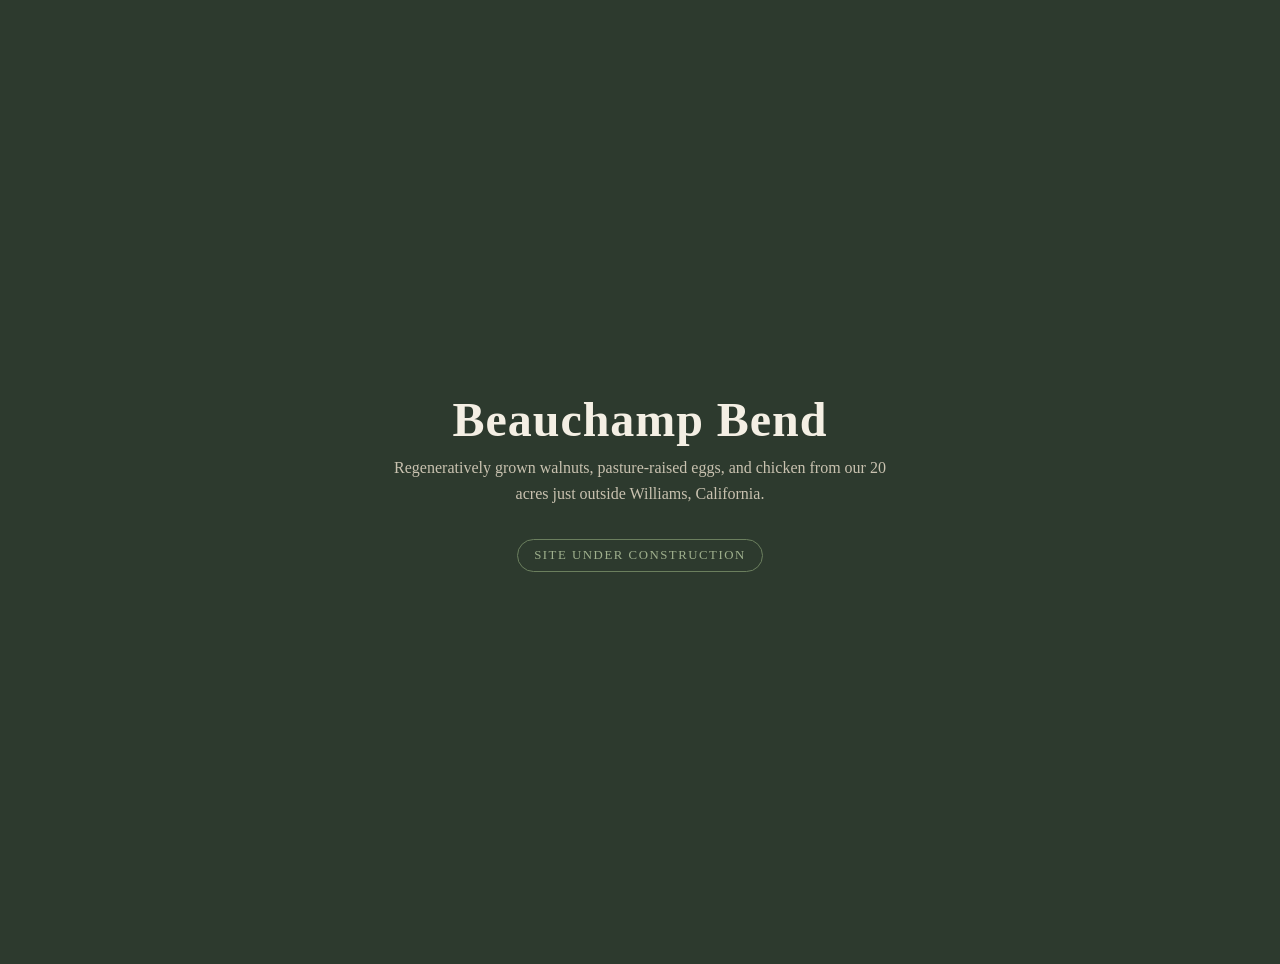
==== index.html @ d04192c1 "Initial commit: recovered content and images from Hostinger site" ====
<!DOCTYPE html>
<html lang="en">
<head>
<meta charset="utf-8">
<meta name="viewport" content="width=device-width, initial-scale=1">
<title>Beauchamp Bend — Coming Soon</title>
<style>
  body{margin:0;min-height:100vh;display:grid;place-items:center;
       font-family:Georgia,'Times New Roman',serif;background:#2d3a2e;color:#f4efe4;
       text-align:center;padding:2rem}
  h1{font-size:clamp(1.8rem,5vw,3rem);margin:0 0 .5rem;letter-spacing:.02em}
  p{max-width:32rem;line-height:1.6;color:#c9c2b0;margin:0}
  .badge{display:inline-block;margin-top:2rem;padding:.5rem 1rem;border:1px solid #6b7f5e;
         border-radius:99px;font-size:.8rem;letter-spacing:.12em;text-transform:uppercase;color:#9fb08d}
</style>
</head>
<body>
  <div>
    <h1>Beauchamp Bend</h1>
    <p>Regeneratively grown walnuts, pasture-raised eggs, and chicken from our 20 acres
       just outside Williams, California.</p>
    <div class="badge">Site under construction</div>
  </div>
</body>
</html>
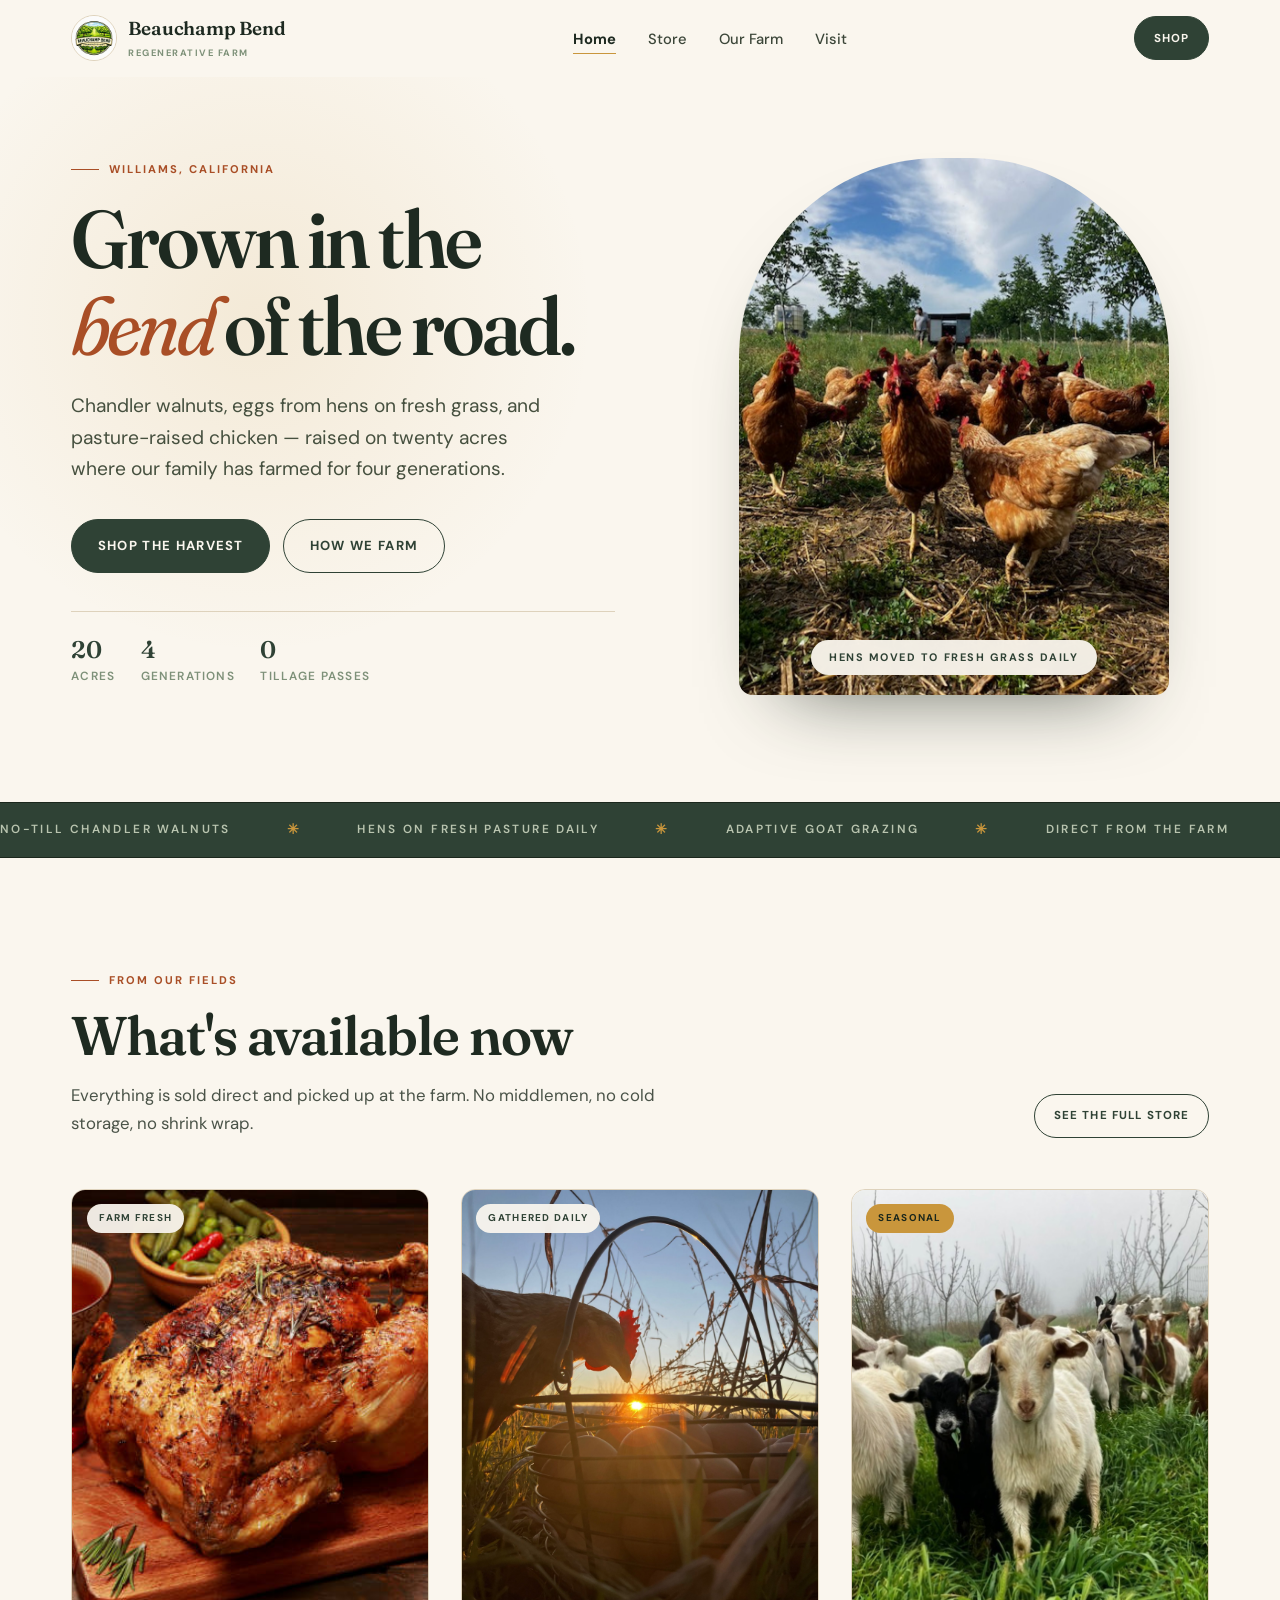
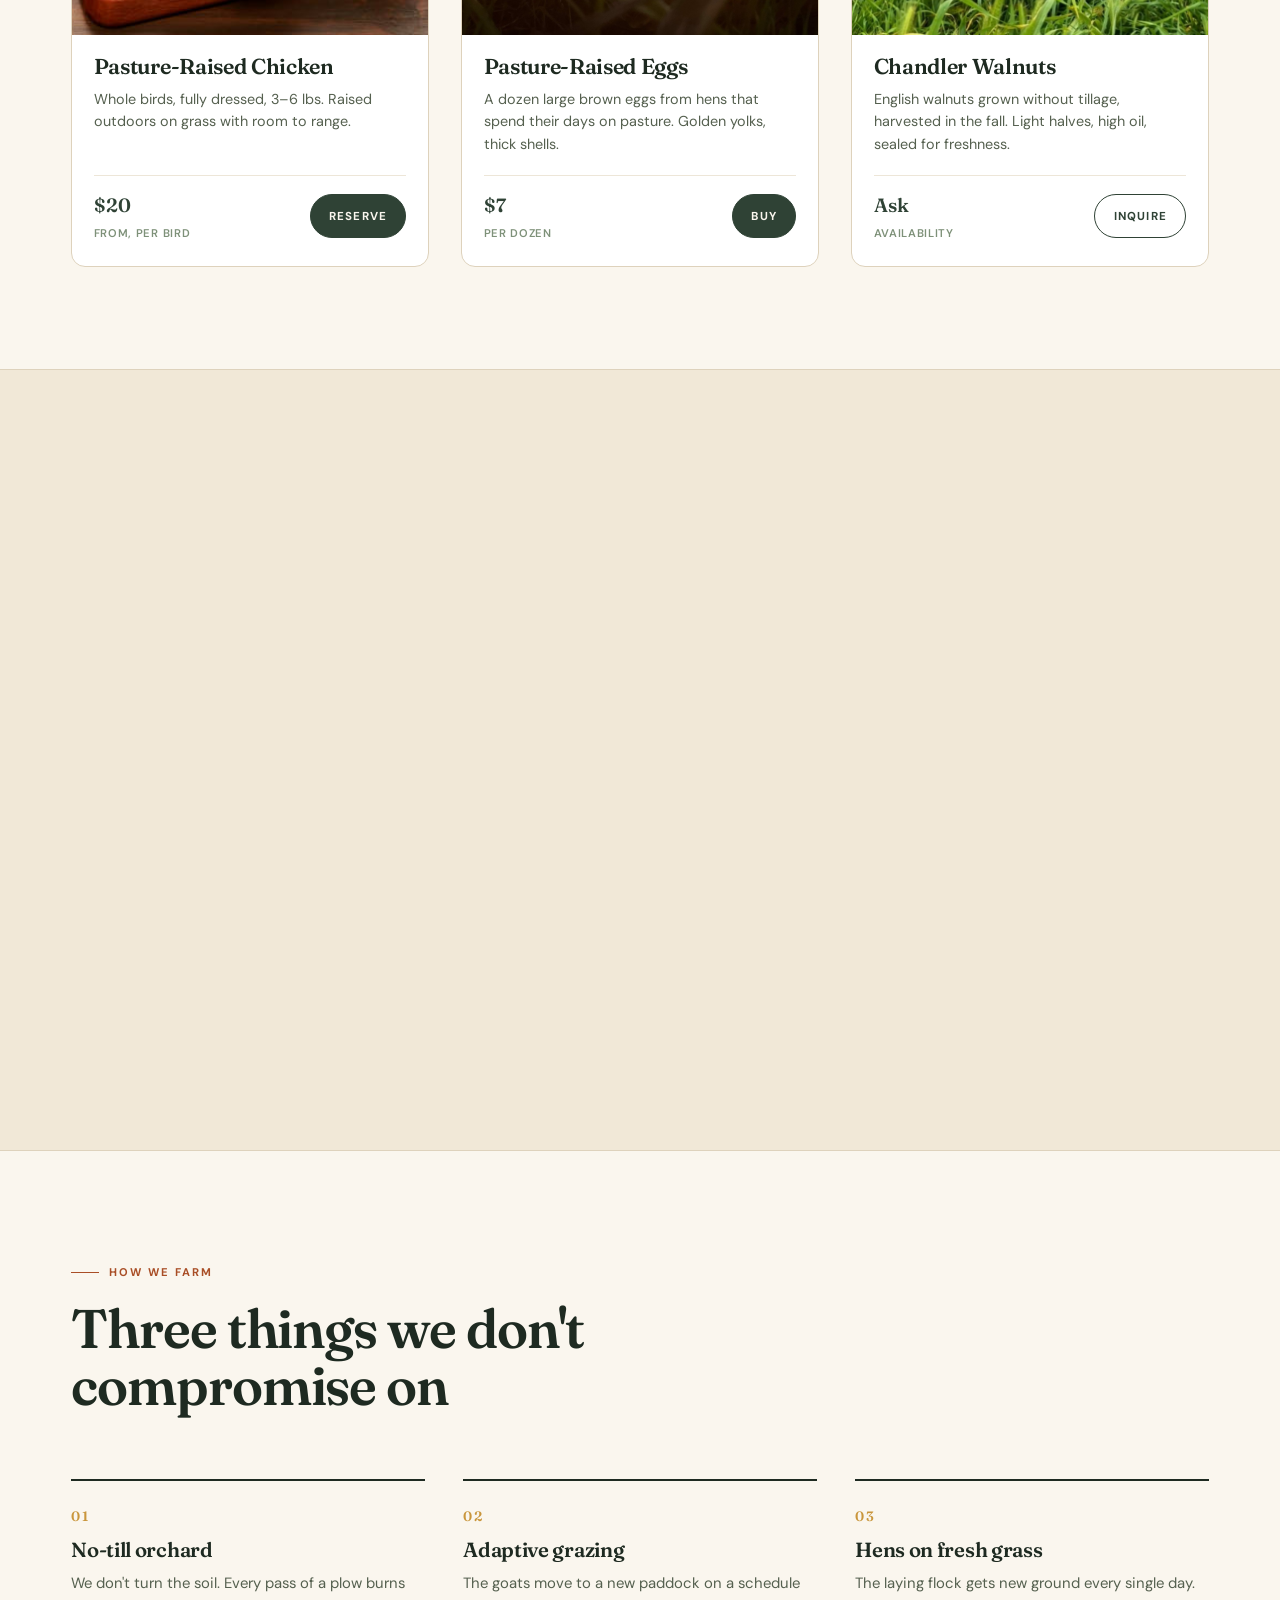
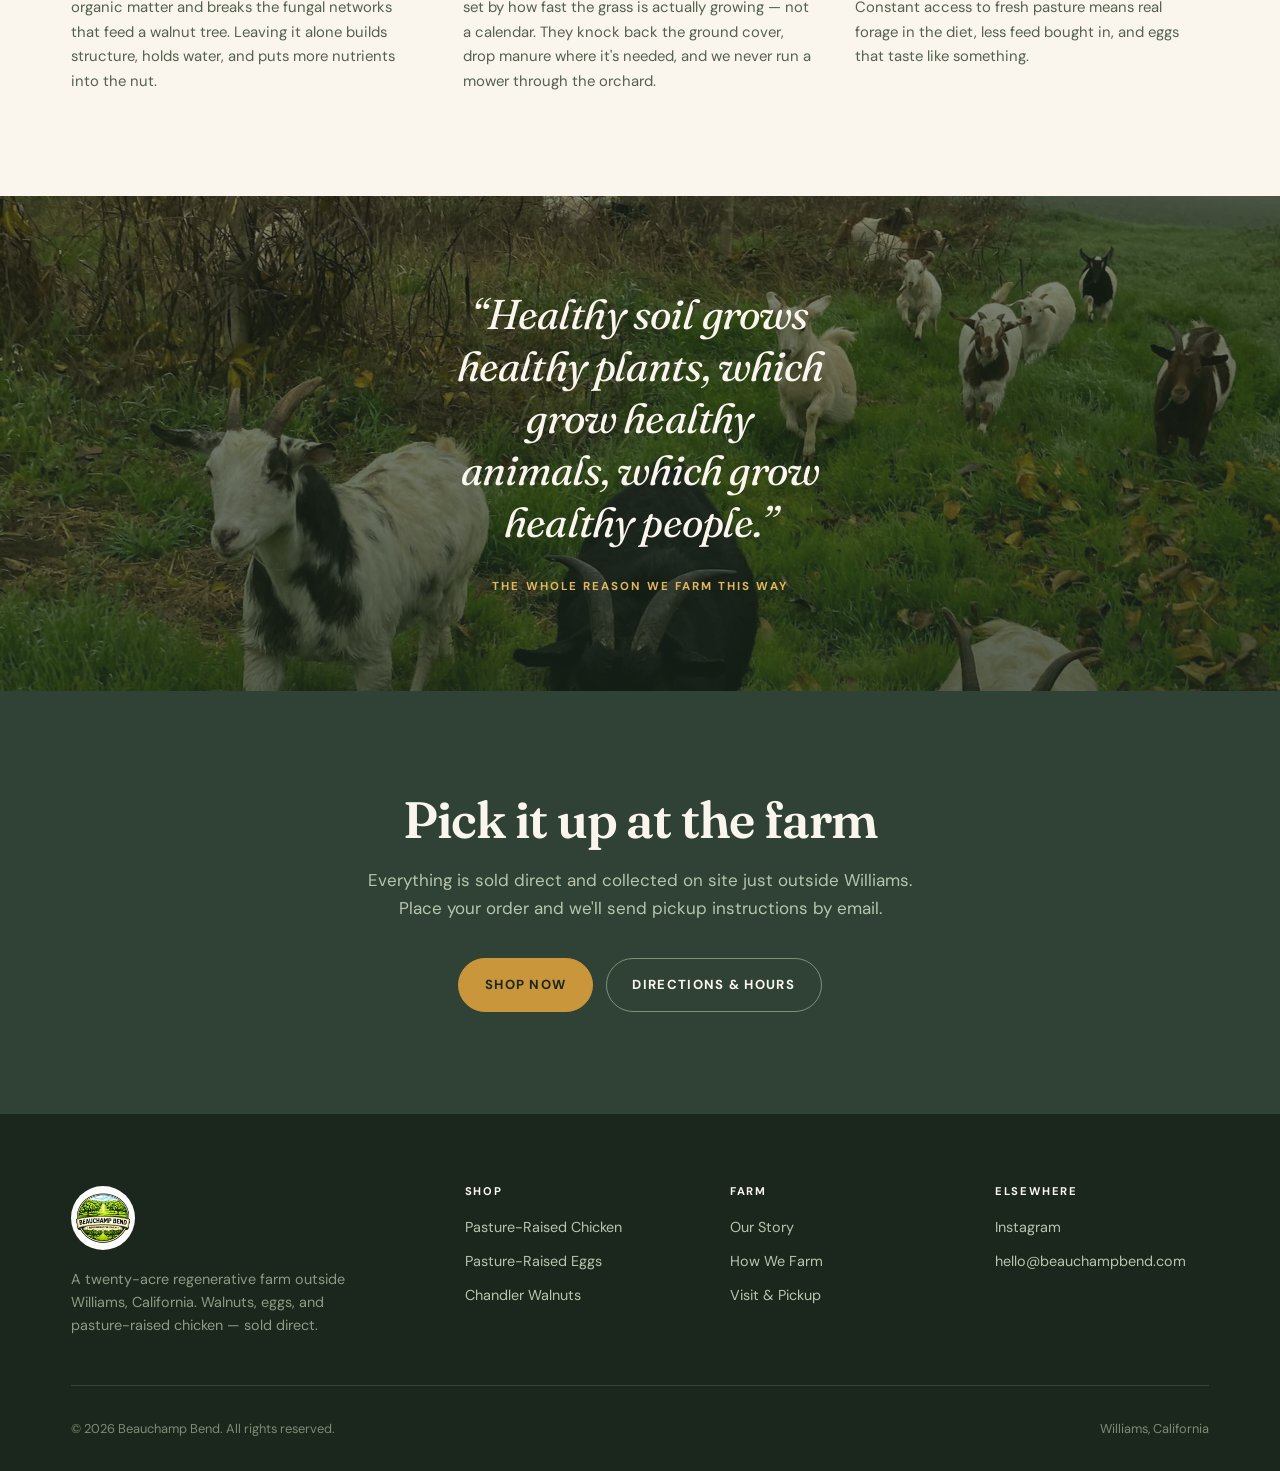
==== commit 57478939: "Build static site: 4 pages, custom design, Stripe-ready store - Home: editorial split hero, product " ====
--- a/index.html
+++ b/index.html
@@ -3,23 +3,336 @@
 <head>
 <meta charset="utf-8">
 <meta name="viewport" content="width=device-width, initial-scale=1">
-<title>Beauchamp Bend — Coming Soon</title>
-<style>
-  body{margin:0;min-height:100vh;display:grid;place-items:center;
-       font-family:Georgia,'Times New Roman',serif;background:#2d3a2e;color:#f4efe4;
-       text-align:center;padding:2rem}
-  h1{font-size:clamp(1.8rem,5vw,3rem);margin:0 0 .5rem;letter-spacing:.02em}
-  p{max-width:32rem;line-height:1.6;color:#c9c2b0;margin:0}
-  .badge{display:inline-block;margin-top:2rem;padding:.5rem 1rem;border:1px solid #6b7f5e;
-         border-radius:99px;font-size:.8rem;letter-spacing:.12em;text-transform:uppercase;color:#9fb08d}
-</style>
+
+<title>Beauchamp Bend — Regenerative Walnuts, Eggs &amp; Pasture-Raised Chicken</title>
+<meta name="description" content="A 20-acre regenerative farm outside Williams, California. No-till Chandler walnuts, pasture-raised eggs, and chicken moved to fresh grass every day.">
+
+<meta property="og:title" content="Beauchamp Bend — Regenerative Farm">
+<meta property="og:description" content="No-till Chandler walnuts, pasture-raised eggs, and chicken moved to fresh grass every day. Grown just outside Williams, California.">
+<meta property="og:type" content="website">
+<meta property="og:image" content="images/hero-farm.jpeg">
+
+<link rel="icon" href="images/logo.jpg">
+<link rel="preconnect" href="https://fonts.googleapis.com">
+<link rel="preconnect" href="https://fonts.gstatic.com" crossorigin>
+<link href="https://fonts.googleapis.com/css2?family=Fraunces:ital,opsz,wght@0,9..144,400;0,9..144,600;0,9..144,700;1,9..144,400;1,9..144,600&family=DM+Sans:wght@400;500;700&display=swap" rel="stylesheet">
+<link rel="stylesheet" href="assets/css/style.css">
 </head>
 <body>
-  <div>
-    <h1>Beauchamp Bend</h1>
-    <p>Regeneratively grown walnuts, pasture-raised eggs, and chicken from our 20 acres
-       just outside Williams, California.</p>
-    <div class="badge">Site under construction</div>
+
+<a class="skip" href="#main">Skip to content</a>
+
+<!-- ============================================================ NAV -->
+<header class="nav" id="nav">
+  <div class="wrap nav-inner">
+    <a class="brand" href="index.html">
+      <img src="images/logo.jpg" alt="">
+      <span>
+        <span class="brand-name">Beauchamp Bend</span>
+        <span class="brand-sub">Regenerative Farm</span>
+      </span>
+    </a>
+
+    <nav>
+      <ul class="nav-links" id="navLinks">
+        <li><a href="index.html" aria-current="page">Home</a></li>
+        <li><a href="store.html">Store</a></li>
+        <li><a href="about.html">Our Farm</a></li>
+        <li><a href="contact.html">Visit</a></li>
+      </ul>
+    </nav>
+
+    <a class="btn btn--sm nav-cta" href="store.html">Shop</a>
+    <button class="nav-toggle" id="navToggle" aria-label="Menu" aria-expanded="false" aria-controls="navLinks">
+      <span></span><span></span><span></span>
+    </button>
   </div>
+</header>
+
+<main id="main">
+
+  <!-- ========================================================== HERO -->
+  <section class="hero">
+    <div class="wrap hero-grid">
+
+      <div class="hero-copy">
+        <span class="eyebrow">Williams, California</span>
+        <h1>Grown in the <em>bend</em> of the road.</h1>
+        <p class="hero-sub">
+          Chandler walnuts, eggs from hens on fresh grass, and pasture-raised
+          chicken — raised on twenty acres where our family has farmed for
+          four generations.
+        </p>
+
+        <div class="hero-actions">
+          <a class="btn" href="store.html">Shop the harvest</a>
+          <a class="btn btn--ghost" href="about.html">How we farm</a>
+        </div>
+
+        <dl class="hero-meta">
+          <div><dt>20</dt><dd>Acres</dd></div>
+          <div><dt>4</dt><dd>Generations</dd></div>
+          <div><dt>0</dt><dd>Tillage passes</dd></div>
+        </dl>
+      </div>
+
+      <figure class="hero-figure">
+        <img src="images/hero-farm.jpeg"
+             alt="A flock of brown laying hens foraging between rows of walnut trees at Beauchamp Bend"
+             width="1200" height="1500" fetchpriority="high">
+        <figcaption class="hero-badge">Hens moved to fresh grass daily</figcaption>
+      </figure>
+
+    </div>
+  </section>
+
+  <!-- ======================================================== TICKER -->
+  <div class="ticker" aria-hidden="true">
+    <div class="ticker-track">
+      <span>No-till Chandler walnuts</span>
+      <span>Hens on fresh pasture daily</span>
+      <span>Adaptive goat grazing</span>
+      <span>Direct from the farm</span>
+      <span>Williams, California</span>
+      <span>No-till Chandler walnuts</span>
+      <span>Hens on fresh pasture daily</span>
+      <span>Adaptive goat grazing</span>
+      <span>Direct from the farm</span>
+      <span>Williams, California</span>
+    </div>
+  </div>
+
+  <!-- ====================================================== PRODUCTS -->
+  <section class="section">
+    <div class="wrap">
+
+      <div class="section-head">
+        <div>
+          <span class="eyebrow">From our fields</span>
+          <h2 class="section-title">What's available now</h2>
+          <p class="section-lead">
+            Everything is sold direct and picked up at the farm. No middlemen,
+            no cold storage, no shrink wrap.
+          </p>
+        </div>
+        <a class="btn btn--ghost btn--sm" href="store.html">See the full store</a>
+      </div>
+
+      <div class="product-grid">
+
+        <article class="card">
+          <div class="card-media">
+            <span class="tag">Farm fresh</span>
+            <img src="images/chicken-1.jpg"
+                 alt="Whole pasture-raised chicken from Beauchamp Bend"
+                 width="800" height="1000" loading="lazy">
+          </div>
+          <div class="card-body">
+            <h3>Pasture-Raised Chicken</h3>
+            <p class="card-desc">
+              Whole birds, fully dressed, 3–6&nbsp;lbs. Raised outdoors on grass
+              with room to range.
+            </p>
+            <div class="card-foot">
+              <div class="price">$20 <small>from, per bird</small></div>
+              <a class="btn btn--sm" href="store.html#chicken">Reserve</a>
+            </div>
+          </div>
+        </article>
+
+        <article class="card">
+          <div class="card-media">
+            <span class="tag">Gathered daily</span>
+            <img src="images/farm-home-1.jpeg"
+                 alt="A black wire basket filled with brown eggs at golden hour, a hen looking on"
+                 width="800" height="1000" loading="lazy">
+          </div>
+          <div class="card-body">
+            <h3>Pasture-Raised Eggs</h3>
+            <p class="card-desc">
+              A dozen large brown eggs from hens that spend their days on
+              pasture. Golden yolks, thick shells.
+            </p>
+            <div class="card-foot">
+              <div class="price">$7 <small>per dozen</small></div>
+              <a class="btn btn--sm" href="store.html#eggs">Buy</a>
+            </div>
+          </div>
+        </article>
+
+        <article class="card">
+          <div class="card-media">
+            <span class="tag tag--soon">Seasonal</span>
+            <img src="images/farm-home-2.jpeg"
+                 alt="Goats grazing the orchard floor at Beauchamp Bend"
+                 width="800" height="1000" loading="lazy">
+          </div>
+          <div class="card-body">
+            <h3>Chandler Walnuts</h3>
+            <p class="card-desc">
+              English walnuts grown without tillage, harvested in the fall.
+              Light halves, high oil, sealed for freshness.
+            </p>
+            <div class="card-foot">
+              <div class="price">Ask <small>availability</small></div>
+              <a class="btn btn--sm btn--ghost" href="contact.html">Inquire</a>
+            </div>
+          </div>
+        </article>
+
+      </div>
+    </div>
+  </section>
+
+  <!-- ========================================================= STORY -->
+  <section class="section story">
+    <div class="wrap story-grid">
+
+      <figure class="story-figure">
+        <img src="images/farm-home-5.jpeg"
+             alt="Three brown hens walking through tall grass beneath a rainbow over the farm"
+             width="1000" height="1250" loading="lazy">
+      </figure>
+
+      <div>
+        <span class="eyebrow">The bend</span>
+        <h2 class="section-title">Named for a great-grandfather and a curve in the road</h2>
+        <p>
+          Beauchamp Bend sits on twenty acres where the road bends — a piece of
+          ground the Beauchamp family has worked for four generations. We farm it
+          the way the land asks to be farmed: without a plow, with animals moving
+          across it, and with the soil treated as the crop we're actually growing.
+        </p>
+        <p>
+          The walnuts are no-till. The goats rotate through the orchard and eat
+          down the ground cover instead of us mowing it. The hens move to fresh
+          grass every day, which is why the yolks are the colour they are. None
+          of that is a marketing angle — it's just what works here, and it
+          happens to make better food.
+        </p>
+        <p class="signature">— The Dillard family</p>
+      </div>
+
+    </div>
+  </section>
+
+  <!-- ===================================================== PRACTICES -->
+  <section class="section">
+    <div class="wrap">
+      <span class="eyebrow">How we farm</span>
+      <h2 class="section-title">Three things we don't compromise on</h2>
+
+      <div class="practices">
+        <div class="practice">
+          <span class="practice-num">01</span>
+          <h3>No-till orchard</h3>
+          <p>
+            We don't turn the soil. Every pass of a plow burns organic matter
+            and breaks the fungal networks that feed a walnut tree. Leaving it
+            alone builds structure, holds water, and puts more nutrients into
+            the nut.
+          </p>
+        </div>
+        <div class="practice">
+          <span class="practice-num">02</span>
+          <h3>Adaptive grazing</h3>
+          <p>
+            The goats move to a new paddock on a schedule set by how fast the
+            grass is actually growing — not a calendar. They knock back the
+            ground cover, drop manure where it's needed, and we never run a
+            mower through the orchard.
+          </p>
+        </div>
+        <div class="practice">
+          <span class="practice-num">03</span>
+          <h3>Hens on fresh grass</h3>
+          <p>
+            The laying flock gets new ground every single day. Constant access
+            to fresh pasture means real forage in the diet, less feed bought in,
+            and eggs that taste like something.
+          </p>
+        </div>
+      </div>
+    </div>
+  </section>
+
+  <!-- ========================================================== BAND -->
+  <section class="band">
+    <img src="images/farm-home-4.jpeg"
+         alt="Goats grazing in fog on the pasture at Beauchamp Bend"
+         width="1600" height="2000" loading="lazy">
+    <blockquote>
+      <p>“Healthy soil grows healthy plants, which grow healthy animals, which grow healthy people.”</p>
+      <cite>The whole reason we farm this way</cite>
+    </blockquote>
+  </section>
+
+  <!-- =========================================================== CTA -->
+  <section class="section cta">
+    <div class="wrap">
+      <h2>Pick it up at the farm</h2>
+      <p>
+        Everything is sold direct and collected on site just outside Williams.
+        Place your order and we'll send pickup instructions by email.
+      </p>
+      <div class="cta-actions">
+        <a class="btn" href="store.html">Shop now</a>
+        <a class="btn btn--ghost" href="contact.html">Directions &amp; hours</a>
+      </div>
+    </div>
+  </section>
+
+</main>
+
+<!-- ========================================================= FOOTER -->
+<footer class="footer">
+  <div class="wrap">
+    <div class="footer-grid">
+
+      <div class="footer-brand">
+        <img src="images/logo.jpg" alt="Beauchamp Bend emblem">
+        <p>
+          A twenty-acre regenerative farm outside Williams, California.
+          Walnuts, eggs, and pasture-raised chicken — sold direct.
+        </p>
+      </div>
+
+      <div>
+        <h4>Shop</h4>
+        <ul>
+          <li><a href="store.html#chicken">Pasture-Raised Chicken</a></li>
+          <li><a href="store.html#eggs">Pasture-Raised Eggs</a></li>
+          <li><a href="store.html#walnuts">Chandler Walnuts</a></li>
+        </ul>
+      </div>
+
+      <div>
+        <h4>Farm</h4>
+        <ul>
+          <li><a href="about.html">Our Story</a></li>
+          <li><a href="about.html#practices">How We Farm</a></li>
+          <li><a href="contact.html">Visit &amp; Pickup</a></li>
+        </ul>
+      </div>
+
+      <div>
+        <h4>Elsewhere</h4>
+        <ul>
+          <li><a href="https://www.instagram.com/beauchampbend/" target="_blank" rel="noopener">Instagram</a></li>
+          <li><a href="mailto:hello@beauchampbend.com">hello@beauchampbend.com</a></li>
+        </ul>
+      </div>
+
+    </div>
+
+    <div class="footer-bottom">
+      <span>&copy; <span id="year">2026</span> Beauchamp Bend. All rights reserved.</span>
+      <span>Williams, California</span>
+    </div>
+  </div>
+</footer>
+
+<script src="assets/js/config.js"></script>
+<script src="assets/js/main.js"></script>
 </body>
 </html>
--- a/assets/css/style.css
+++ b/assets/css/style.css
@@ -0,0 +1,949 @@
+/* ==========================================================================
+   Beauchamp Bend — Regenerative Farm
+   Plain CSS. No build step, no framework, no dependencies.
+   ========================================================================== */
+
+:root {
+  /* Palette — pulled from the farm: soil, pasture, wheat, terracotta */
+  --cream:      #FAF6EE;
+  --parchment:  #F1E8D7;
+  --sand:       #E4D8C3;
+  --line:       #DED2BC;
+  --ink:        #1E2A21;
+  --forest:     #2F4235;
+  --forest-deep:#1B271C;
+  --sage:       #7E9179;
+  --sage-soft:  #B9C4AF;
+  --gold:       #C9963C;
+  --gold-light: #E0B65E;
+  --rust:       #A94E26;
+
+  /* Type */
+  --display: "Fraunces", Georgia, "Times New Roman", serif;
+  --body:    "DM Sans", -apple-system, BlinkMacSystemFont, "Segoe UI", sans-serif;
+
+  /* Rhythm */
+  --gutter: clamp(1.25rem, 4vw, 3.5rem);
+  --max: 1240px;
+  --radius: 4px;
+  --radius-lg: 14px;
+
+  --ease: cubic-bezier(.22, .61, .36, 1);
+}
+
+/* --------------------------------------------------------------- reset --- */
+*, *::before, *::after { box-sizing: border-box; }
+
+html {
+  -webkit-text-size-adjust: 100%;
+  scroll-behavior: smooth;
+}
+
+body {
+  margin: 0;
+  background: var(--cream);
+  color: var(--ink);
+  font-family: var(--body);
+  font-size: clamp(1rem, .96rem + .2vw, 1.0625rem);
+  line-height: 1.65;
+  -webkit-font-smoothing: antialiased;
+  -moz-osx-font-smoothing: grayscale;
+  overflow-x: hidden;
+}
+
+img { display: block; max-width: 100%; height: auto; }
+
+a { color: inherit; text-decoration: none; }
+
+h1, h2, h3, h4 {
+  font-family: var(--display);
+  font-weight: 600;
+  line-height: 1.06;
+  letter-spacing: -0.02em;
+  margin: 0;
+  font-variation-settings: "SOFT" 20, "WONK" 1;
+}
+
+p { margin: 0 0 1.1em; }
+p:last-child { margin-bottom: 0; }
+
+/* ------------------------------------------------------------- helpers --- */
+.wrap {
+  width: 100%;
+  max-width: var(--max);
+  margin-inline: auto;
+  padding-inline: var(--gutter);
+}
+
+.section {
+  padding-block: clamp(3.5rem, 8vw, 7rem);
+}
+
+.eyebrow {
+  display: inline-flex;
+  align-items: center;
+  gap: .6rem;
+  font-family: var(--body);
+  font-size: .7rem;
+  font-weight: 700;
+  letter-spacing: .18em;
+  text-transform: uppercase;
+  color: var(--rust);
+  margin-bottom: 1.1rem;
+}
+.eyebrow::before {
+  content: "";
+  width: 28px;
+  height: 1px;
+  background: currentColor;
+  flex: none;
+}
+
+.section-title {
+  font-size: clamp(2rem, 1.4rem + 2.6vw, 3.4rem);
+  max-width: 20ch;
+}
+
+.section-lead {
+  max-width: 54ch;
+  color: #4a5348;
+  margin-top: 1.1rem;
+  font-size: 1.05rem;
+}
+
+.skip {
+  position: absolute;
+  left: -9999px;
+}
+.skip:focus {
+  left: 1rem; top: 1rem; z-index: 999;
+  background: var(--ink); color: var(--cream);
+  padding: .6rem 1rem; border-radius: var(--radius);
+}
+
+/* ---------------------------------------------------------------- nav --- */
+.nav {
+  position: sticky;
+  top: 0;
+  z-index: 100;
+  background: rgba(250, 246, 238, .88);
+  backdrop-filter: blur(14px) saturate(1.4);
+  -webkit-backdrop-filter: blur(14px) saturate(1.4);
+  border-bottom: 1px solid transparent;
+  transition: border-color .3s var(--ease), box-shadow .3s var(--ease);
+}
+.nav.is-stuck {
+  border-bottom-color: var(--line);
+  box-shadow: 0 1px 24px rgba(30, 42, 33, .07);
+}
+
+.nav-inner {
+  display: flex;
+  align-items: center;
+  justify-content: space-between;
+  gap: 1.5rem;
+  min-height: 76px;
+}
+
+.brand {
+  display: inline-flex;
+  align-items: center;
+  gap: .7rem;
+  flex: none;
+}
+.brand img {
+  width: 46px;
+  height: 46px;
+  border-radius: 50%;
+  object-fit: cover;
+  border: 1px solid var(--line);
+}
+.brand-name {
+  font-family: var(--display);
+  font-size: 1.18rem;
+  font-weight: 600;
+  letter-spacing: -.01em;
+  line-height: 1.05;
+}
+.brand-sub {
+  display: block;
+  font-family: var(--body);
+  font-size: .58rem;
+  font-weight: 700;
+  letter-spacing: .16em;
+  text-transform: uppercase;
+  color: var(--sage);
+  margin-top: .18rem;
+}
+
+.nav-links {
+  display: flex;
+  align-items: center;
+  gap: 2rem;
+  list-style: none;
+  margin: 0;
+  padding: 0;
+}
+.nav-links a {
+  position: relative;
+  font-size: .92rem;
+  font-weight: 500;
+  color: #3c4639;
+  padding-block: .3rem;
+  transition: color .2s var(--ease);
+}
+.nav-links a::after {
+  content: "";
+  position: absolute;
+  left: 0; bottom: 0;
+  width: 100%;
+  height: 1px;
+  background: var(--gold);
+  transform: scaleX(0);
+  transform-origin: left;
+  transition: transform .28s var(--ease);
+}
+.nav-links a:hover { color: var(--ink); }
+.nav-links a:hover::after,
+.nav-links a[aria-current="page"]::after { transform: scaleX(1); }
+.nav-links a[aria-current="page"] { color: var(--ink); font-weight: 700; }
+
+/* ------------------------------------------------------------- buttons --- */
+.btn {
+  display: inline-flex;
+  align-items: center;
+  justify-content: center;
+  gap: .55rem;
+  font-family: var(--body);
+  font-size: .82rem;
+  font-weight: 700;
+  letter-spacing: .1em;
+  text-transform: uppercase;
+  padding: .95rem 1.6rem;
+  border-radius: 999px;
+  border: 1px solid var(--forest);
+  background: var(--forest);
+  color: var(--cream);
+  cursor: pointer;
+  transition: background .22s var(--ease), color .22s var(--ease),
+              border-color .22s var(--ease), transform .22s var(--ease),
+              box-shadow .22s var(--ease);
+}
+.btn:hover {
+  background: var(--forest-deep);
+  border-color: var(--forest-deep);
+  transform: translateY(-2px);
+  box-shadow: 0 10px 24px -12px rgba(27, 39, 28, .6);
+}
+.btn:active { transform: translateY(0); }
+
+.btn--ghost {
+  background: transparent;
+  color: var(--forest);
+}
+.btn--ghost:hover {
+  background: var(--forest);
+  color: var(--cream);
+}
+
+.btn--gold {
+  background: var(--gold);
+  border-color: var(--gold);
+  color: var(--forest-deep);
+}
+.btn--gold:hover {
+  background: var(--gold-light);
+  border-color: var(--gold-light);
+  color: var(--forest-deep);
+}
+
+.btn--sm { padding: .7rem 1.15rem; font-size: .72rem; }
+.btn--block { width: 100%; }
+
+/* Shown when a payment link hasn't been configured yet */
+.btn.is-pending {
+  background: transparent;
+  border-style: dashed;
+  border-color: var(--sage);
+  color: var(--forest);
+}
+.btn.is-pending:hover {
+  background: var(--parchment);
+  border-color: var(--forest);
+}
+
+/* --------------------------------------------------------------- hero --- */
+.hero {
+  position: relative;
+  padding-block: clamp(2rem, 5vw, 4.5rem) clamp(3rem, 7vw, 6rem);
+  overflow: hidden;
+}
+.hero::before {
+  /* soft warm bloom behind the copy */
+  content: "";
+  position: absolute;
+  top: -20%; left: -10%;
+  width: 60vw; height: 60vw;
+  background: radial-gradient(circle, rgba(201, 150, 60, .13), transparent 62%);
+  pointer-events: none;
+}
+
+.hero-grid {
+  display: grid;
+  grid-template-columns: 1.05fr .95fr;
+  gap: clamp(2rem, 5vw, 4.5rem);
+  align-items: center;
+  position: relative;
+}
+
+.hero-copy { max-width: 34rem; }
+
+.hero h1 {
+  font-size: clamp(2.6rem, 1.6rem + 4.6vw, 5.1rem);
+  font-weight: 600;
+  letter-spacing: -.035em;
+  margin-bottom: 1.3rem;
+}
+.hero h1 em {
+  font-style: italic;
+  font-weight: 400;
+  color: var(--rust);
+  font-variation-settings: "SOFT" 60, "WONK" 1;
+}
+
+.hero-sub {
+  font-size: clamp(1.02rem, .98rem + .3vw, 1.2rem);
+  color: #46503f;
+  max-width: 30rem;
+  margin-bottom: 2.1rem;
+}
+
+.hero-actions {
+  display: flex;
+  flex-wrap: wrap;
+  gap: .8rem;
+  margin-bottom: 2.4rem;
+}
+
+.hero-meta {
+  display: flex;
+  flex-wrap: wrap;
+  gap: 1.6rem;
+  padding-top: 1.6rem;
+  border-top: 1px solid var(--line);
+}
+.hero-meta div { min-width: 0; }
+.hero-meta dt {
+  font-family: var(--display);
+  font-size: 1.5rem;
+  font-weight: 600;
+  line-height: 1;
+  color: var(--forest);
+}
+.hero-meta dd {
+  margin: .35rem 0 0;
+  font-size: .74rem;
+  font-weight: 600;
+  letter-spacing: .1em;
+  text-transform: uppercase;
+  color: var(--sage);
+}
+
+/* Portrait photo in a tall frame — built for vertical farm photography */
+.hero-figure {
+  position: relative;
+  aspect-ratio: 4 / 5;
+  border-radius: 200px 200px var(--radius-lg) var(--radius-lg);
+  overflow: hidden;
+  box-shadow: 0 40px 80px -48px rgba(27, 39, 28, .75);
+}
+.hero-figure img {
+  width: 100%;
+  height: 100%;
+  object-fit: cover;
+  object-position: 50% 42%;
+  transform: scale(1.02);
+  transition: transform 1.2s var(--ease);
+}
+.hero-figure:hover img { transform: scale(1.06); }
+
+.hero-badge {
+  position: absolute;
+  left: 50%;
+  bottom: 1.25rem;
+  transform: translateX(-50%);
+  background: rgba(250, 246, 238, .95);
+  backdrop-filter: blur(8px);
+  border-radius: 999px;
+  padding: .55rem 1.15rem;
+  font-size: .68rem;
+  font-weight: 700;
+  letter-spacing: .14em;
+  text-transform: uppercase;
+  color: var(--forest);
+  white-space: nowrap;
+}
+
+/* ------------------------------------------------------------- ticker --- */
+.ticker {
+  background: var(--forest);
+  color: var(--parchment);
+  border-block: 1px solid var(--forest-deep);
+  overflow: hidden;
+  padding-block: .95rem;
+}
+.ticker-track {
+  display: flex;
+  gap: 3.5rem;
+  width: max-content;
+  animation: ticker 46s linear infinite;
+}
+.ticker:hover .ticker-track { animation-play-state: paused; }
+.ticker span {
+  display: inline-flex;
+  align-items: center;
+  gap: 3.5rem;
+  font-size: .74rem;
+  font-weight: 600;
+  letter-spacing: .2em;
+  text-transform: uppercase;
+  white-space: nowrap;
+  color: var(--sage-soft);
+}
+.ticker span::after {
+  content: "✳";
+  color: var(--gold);
+  font-size: .9rem;
+}
+@keyframes ticker {
+  from { transform: translateX(0); }
+  to   { transform: translateX(-50%); }
+}
+
+/* ------------------------------------------------------------ products --- */
+.section-head {
+  display: flex;
+  align-items: flex-end;
+  justify-content: space-between;
+  gap: 2rem;
+  flex-wrap: wrap;
+  margin-bottom: clamp(2rem, 4vw, 3.2rem);
+}
+
+.product-grid {
+  display: grid;
+  grid-template-columns: repeat(auto-fit, minmax(260px, 1fr));
+  gap: clamp(1.25rem, 2.5vw, 2rem);
+}
+
+.card {
+  display: flex;
+  flex-direction: column;
+  background: #fff;
+  border: 1px solid var(--line);
+  border-radius: var(--radius-lg);
+  overflow: hidden;
+  transition: transform .3s var(--ease), box-shadow .3s var(--ease),
+              border-color .3s var(--ease);
+}
+.card:hover {
+  transform: translateY(-5px);
+  border-color: var(--sand);
+  box-shadow: 0 28px 48px -32px rgba(30, 42, 33, .45);
+}
+
+.card-media {
+  position: relative;
+  aspect-ratio: 4 / 5;
+  overflow: hidden;
+  background: var(--parchment);
+}
+.card-media img {
+  width: 100%;
+  height: 100%;
+  object-fit: cover;
+  transition: transform .7s var(--ease);
+}
+.card:hover .card-media img { transform: scale(1.05); }
+
+.tag {
+  position: absolute;
+  top: .9rem; left: .9rem;
+  background: rgba(250, 246, 238, .94);
+  backdrop-filter: blur(6px);
+  color: var(--forest);
+  font-size: .62rem;
+  font-weight: 700;
+  letter-spacing: .13em;
+  text-transform: uppercase;
+  padding: .4rem .75rem;
+  border-radius: 999px;
+}
+.tag--soon { background: var(--gold); color: var(--forest-deep); }
+
+.card-body {
+  display: flex;
+  flex-direction: column;
+  gap: .55rem;
+  padding: 1.35rem 1.35rem 1.5rem;
+  flex: 1;
+}
+.card-body h3 {
+  font-size: 1.35rem;
+  letter-spacing: -.015em;
+}
+.card-desc {
+  font-size: .9rem;
+  line-height: 1.55;
+  color: #55604f;
+  margin: 0;
+  flex: 1;
+}
+.card-foot {
+  display: flex;
+  align-items: center;
+  justify-content: space-between;
+  gap: 1rem;
+  margin-top: .7rem;
+  padding-top: .9rem;
+  border-top: 1px solid #EDE6D8;
+}
+.price {
+  font-family: var(--display);
+  font-size: 1.2rem;
+  font-weight: 600;
+  color: var(--forest);
+}
+.price small {
+  font-family: var(--body);
+  font-size: .7rem;
+  font-weight: 600;
+  letter-spacing: .06em;
+  text-transform: uppercase;
+  color: var(--sage);
+  display: block;
+  margin-top: .1rem;
+}
+
+/* -------------------------------------------------------------- story --- */
+.story {
+  background: var(--parchment);
+  border-block: 1px solid var(--line);
+}
+.story-grid {
+  display: grid;
+  grid-template-columns: .85fr 1.15fr;
+  gap: clamp(2rem, 6vw, 5rem);
+  align-items: center;
+}
+.story-figure {
+  aspect-ratio: 4 / 5;
+  border-radius: var(--radius-lg);
+  overflow: hidden;
+  box-shadow: 0 32px 64px -44px rgba(27, 39, 28, .8);
+}
+.story-figure img {
+  width: 100%; height: 100%;
+  object-fit: cover;
+}
+.story h2 { margin-bottom: 1.4rem; }
+.story p { color: #46503f; }
+
+.signature {
+  font-family: var(--display);
+  font-style: italic;
+  font-size: 1.25rem;
+  color: var(--rust);
+  margin-top: 1.8rem;
+}
+
+/* ---------------------------------------------------------- practices --- */
+.practices {
+  display: grid;
+  grid-template-columns: repeat(auto-fit, minmax(240px, 1fr));
+  gap: clamp(1.5rem, 3vw, 2.75rem);
+  margin-top: clamp(2.5rem, 5vw, 4rem);
+}
+.practice {
+  padding-top: 1.5rem;
+  border-top: 2px solid var(--ink);
+}
+.practice-num {
+  font-family: var(--display);
+  font-size: .85rem;
+  font-weight: 600;
+  color: var(--gold);
+  letter-spacing: .1em;
+  display: block;
+  margin-bottom: .75rem;
+}
+.practice h3 {
+  font-size: 1.28rem;
+  margin-bottom: .6rem;
+  letter-spacing: -.015em;
+}
+.practice p {
+  font-size: .93rem;
+  color: #55604f;
+  margin: 0;
+}
+
+/* --------------------------------------------------------------- band --- */
+.band {
+  position: relative;
+  min-height: clamp(380px, 55vh, 560px);
+  display: grid;
+  place-items: center;
+  text-align: center;
+  overflow: hidden;
+  isolation: isolate;
+}
+.band img {
+  position: absolute;
+  inset: 0;
+  width: 100%; height: 100%;
+  object-fit: cover;
+  object-position: 50% 45%;
+  z-index: -2;
+}
+.band::after {
+  content: "";
+  position: absolute;
+  inset: 0;
+  background: linear-gradient(
+    to bottom,
+    rgba(27, 39, 28, .55),
+    rgba(27, 39, 28, .72)
+  );
+  z-index: -1;
+}
+.band blockquote {
+  margin: 0;
+  padding-inline: var(--gutter);
+  max-width: 40ch;
+  color: var(--cream);
+}
+.band blockquote p {
+  font-family: var(--display);
+  font-size: clamp(1.5rem, 1.05rem + 2.1vw, 2.6rem);
+  font-weight: 400;
+  font-style: italic;
+  line-height: 1.25;
+  letter-spacing: -.02em;
+  margin-bottom: 1.4rem;
+}
+.band cite {
+  font-family: var(--body);
+  font-style: normal;
+  font-size: .72rem;
+  font-weight: 700;
+  letter-spacing: .18em;
+  text-transform: uppercase;
+  color: var(--gold-light);
+}
+
+/* ---------------------------------------------------------------- cta --- */
+.cta {
+  background: var(--forest);
+  color: var(--cream);
+  text-align: center;
+}
+.cta h2 {
+  font-size: clamp(2rem, 1.5rem + 2.4vw, 3.2rem);
+  margin-bottom: 1.2rem;
+}
+.cta p {
+  color: var(--sage-soft);
+  max-width: 46ch;
+  margin: 0 auto 2.2rem;
+}
+.cta .btn {
+  background: var(--gold);
+  border-color: var(--gold);
+  color: var(--forest-deep);
+}
+.cta .btn:hover {
+  background: var(--gold-light);
+  border-color: var(--gold-light);
+}
+.cta-actions {
+  display: flex;
+  gap: .8rem;
+  justify-content: center;
+  flex-wrap: wrap;
+}
+.cta .btn--ghost {
+  background: transparent;
+  border-color: var(--sage);
+  color: var(--cream);
+}
+.cta .btn--ghost:hover {
+  background: var(--cream);
+  border-color: var(--cream);
+  color: var(--forest);
+}
+
+/* ------------------------------------------------------------- footer --- */
+.footer {
+  background: var(--forest-deep);
+  color: var(--sage-soft);
+  padding-block: clamp(3rem, 6vw, 4.5rem) 2rem;
+  font-size: .9rem;
+}
+.footer-grid {
+  display: grid;
+  grid-template-columns: 1.6fr 1fr 1fr 1fr;
+  gap: clamp(2rem, 4vw, 3.5rem);
+  margin-bottom: 3rem;
+}
+.footer h4 {
+  font-family: var(--body);
+  font-size: .7rem;
+  font-weight: 700;
+  letter-spacing: .16em;
+  text-transform: uppercase;
+  color: var(--cream);
+  margin-bottom: 1.1rem;
+}
+.footer ul {
+  list-style: none;
+  margin: 0;
+  padding: 0;
+  display: grid;
+  gap: .65rem;
+}
+.footer a { transition: color .2s var(--ease); }
+.footer a:hover { color: var(--gold-light); }
+
+.footer-brand img {
+  width: 64px; height: 64px;
+  border-radius: 50%;
+  margin-bottom: 1.1rem;
+}
+.footer-brand p {
+  max-width: 30ch;
+  line-height: 1.6;
+  color: #8d9a86;
+}
+
+.footer-bottom {
+  display: flex;
+  justify-content: space-between;
+  align-items: center;
+  gap: 1.5rem;
+  flex-wrap: wrap;
+  padding-top: 2rem;
+  border-top: 1px solid rgba(185, 196, 175, .18);
+  font-size: .8rem;
+  color: #7d8a76;
+}
+
+/* -------------------------------------------------------------- forms --- */
+.form {
+  display: grid;
+  gap: 1.1rem;
+}
+.field {
+  display: grid;
+  gap: .4rem;
+}
+.field label {
+  font-size: .74rem;
+  font-weight: 700;
+  letter-spacing: .1em;
+  text-transform: uppercase;
+  color: var(--forest);
+}
+.field input,
+.field textarea,
+.field select {
+  font-family: var(--body);
+  font-size: 1rem;
+  padding: .8rem .95rem;
+  border: 1px solid var(--line);
+  border-radius: var(--radius);
+  background: #fff;
+  color: var(--ink);
+  transition: border-color .2s var(--ease), box-shadow .2s var(--ease);
+  width: 100%;
+}
+.field input:focus,
+.field textarea:focus,
+.field select:focus {
+  outline: none;
+  border-color: var(--sage);
+  box-shadow: 0 0 0 3px rgba(126, 145, 121, .18);
+}
+.field textarea { resize: vertical; min-height: 130px; }
+
+/* --------------------------------------------------------- page hero --- */
+.page-hero {
+  background: var(--parchment);
+  border-bottom: 1px solid var(--line);
+  padding-block: clamp(3rem, 7vw, 5.5rem) clamp(2.5rem, 5vw, 4rem);
+}
+.page-hero h1 {
+  font-size: clamp(2.3rem, 1.6rem + 3.4vw, 4.2rem);
+  max-width: 18ch;
+  margin-bottom: 1.1rem;
+}
+.page-hero p {
+  max-width: 52ch;
+  color: #46503f;
+  font-size: 1.08rem;
+}
+
+/* ------------------------------------------------------------ generic --- */
+.two-col {
+  display: grid;
+  grid-template-columns: 1fr 1fr;
+  gap: clamp(2rem, 5vw, 4rem);
+  align-items: start;
+}
+
+.info-list {
+  list-style: none;
+  margin: 0;
+  padding: 0;
+  display: grid;
+  gap: 1.4rem;
+}
+.info-list li {
+  display: grid;
+  gap: .2rem;
+  padding-bottom: 1.4rem;
+  border-bottom: 1px solid var(--line);
+}
+.info-list li:last-child { border-bottom: 0; padding-bottom: 0; }
+.info-list dt,
+.info-list .label {
+  font-size: .7rem;
+  font-weight: 700;
+  letter-spacing: .13em;
+  text-transform: uppercase;
+  color: var(--sage);
+}
+.info-list .value {
+  font-family: var(--display);
+  font-size: 1.1rem;
+  color: var(--ink);
+}
+
+.note {
+  background: var(--parchment);
+  border-left: 3px solid var(--gold);
+  padding: 1.1rem 1.35rem;
+  border-radius: 0 var(--radius) var(--radius) 0;
+  font-size: .92rem;
+  color: #4a5348;
+}
+
+/* ------------------------------------------------------ mobile menu --- */
+.nav-toggle {
+  display: none;
+  flex-direction: column;
+  justify-content: center;
+  gap: 5px;
+  width: 44px;
+  height: 44px;
+  padding: 0 10px;
+  background: transparent;
+  border: 1px solid var(--line);
+  border-radius: var(--radius);
+  cursor: pointer;
+  flex: none;
+}
+.nav-toggle span {
+  display: block;
+  height: 2px;
+  width: 100%;
+  background: var(--forest);
+  border-radius: 2px;
+  transition: transform .3s var(--ease), opacity .2s var(--ease);
+}
+.nav-toggle[aria-expanded="true"] span:nth-child(1) { transform: translateY(7px) rotate(45deg); }
+.nav-toggle[aria-expanded="true"] span:nth-child(2) { opacity: 0; }
+.nav-toggle[aria-expanded="true"] span:nth-child(3) { transform: translateY(-7px) rotate(-45deg); }
+
+/* --------------------------------------------------------- responsive --- */
+@media (max-width: 900px) {
+  .hero-grid,
+  .story-grid,
+  .two-col {
+    grid-template-columns: 1fr;
+  }
+  .hero-figure {
+    order: -1;
+    aspect-ratio: 4 / 4.2;
+    border-radius: 160px 160px var(--radius-lg) var(--radius-lg);
+  }
+  .story-figure { aspect-ratio: 4 / 3.4; }
+  .footer-grid { grid-template-columns: 1fr 1fr; }
+}
+
+@media (max-width: 720px) {
+  .nav-toggle { display: flex; }
+  .nav-cta { display: none; }
+  .nav-inner { min-height: 66px; }
+
+  /* nav links become a slide-down drawer */
+  .nav-links {
+    position: absolute;
+    top: 100%;
+    left: 0;
+    right: 0;
+    flex-direction: column;
+    align-items: stretch;
+    gap: 0;
+    background: var(--cream);
+    border-bottom: 1px solid var(--line);
+    box-shadow: 0 24px 40px -28px rgba(30, 42, 33, .5);
+    padding: .5rem var(--gutter) 1.25rem;
+    max-height: 0;
+    overflow: hidden;
+    opacity: 0;
+    pointer-events: none;
+    transition: max-height .36s var(--ease), opacity .24s var(--ease),
+                padding .36s var(--ease);
+  }
+  .nav-links.is-open {
+    max-height: 320px;
+    opacity: 1;
+    pointer-events: auto;
+  }
+  .nav-links li { border-bottom: 1px solid #EDE6D8; }
+  .nav-links li:last-child { border-bottom: 0; }
+  .nav-links a {
+    display: block;
+    padding: 1rem 0;
+    font-size: 1.05rem;
+  }
+  .nav-links a::after { display: none; }
+
+  .brand img { width: 40px; height: 40px; }
+  .brand-name { font-size: 1.05rem; }
+  .hero-meta { gap: 1.2rem; }
+  .hero-meta dt { font-size: 1.25rem; }
+  .section-head { align-items: flex-start; }
+  .footer-bottom { flex-direction: column; align-items: flex-start; }
+}
+
+@media (max-width: 520px) {
+  .footer-grid { grid-template-columns: 1fr; }
+  .hero-actions .btn { width: 100%; }
+}
+
+/* ------------------------------------------------------- accessibility --- */
+@media (prefers-reduced-motion: reduce) {
+  *, *::before, *::after {
+    animation-duration: .001ms !important;
+    animation-iteration-count: 1 !important;
+    transition-duration: .001ms !important;
+    scroll-behavior: auto !important;
+  }
+}
+
+:focus-visible {
+  outline: 2px solid var(--gold);
+  outline-offset: 3px;
+}
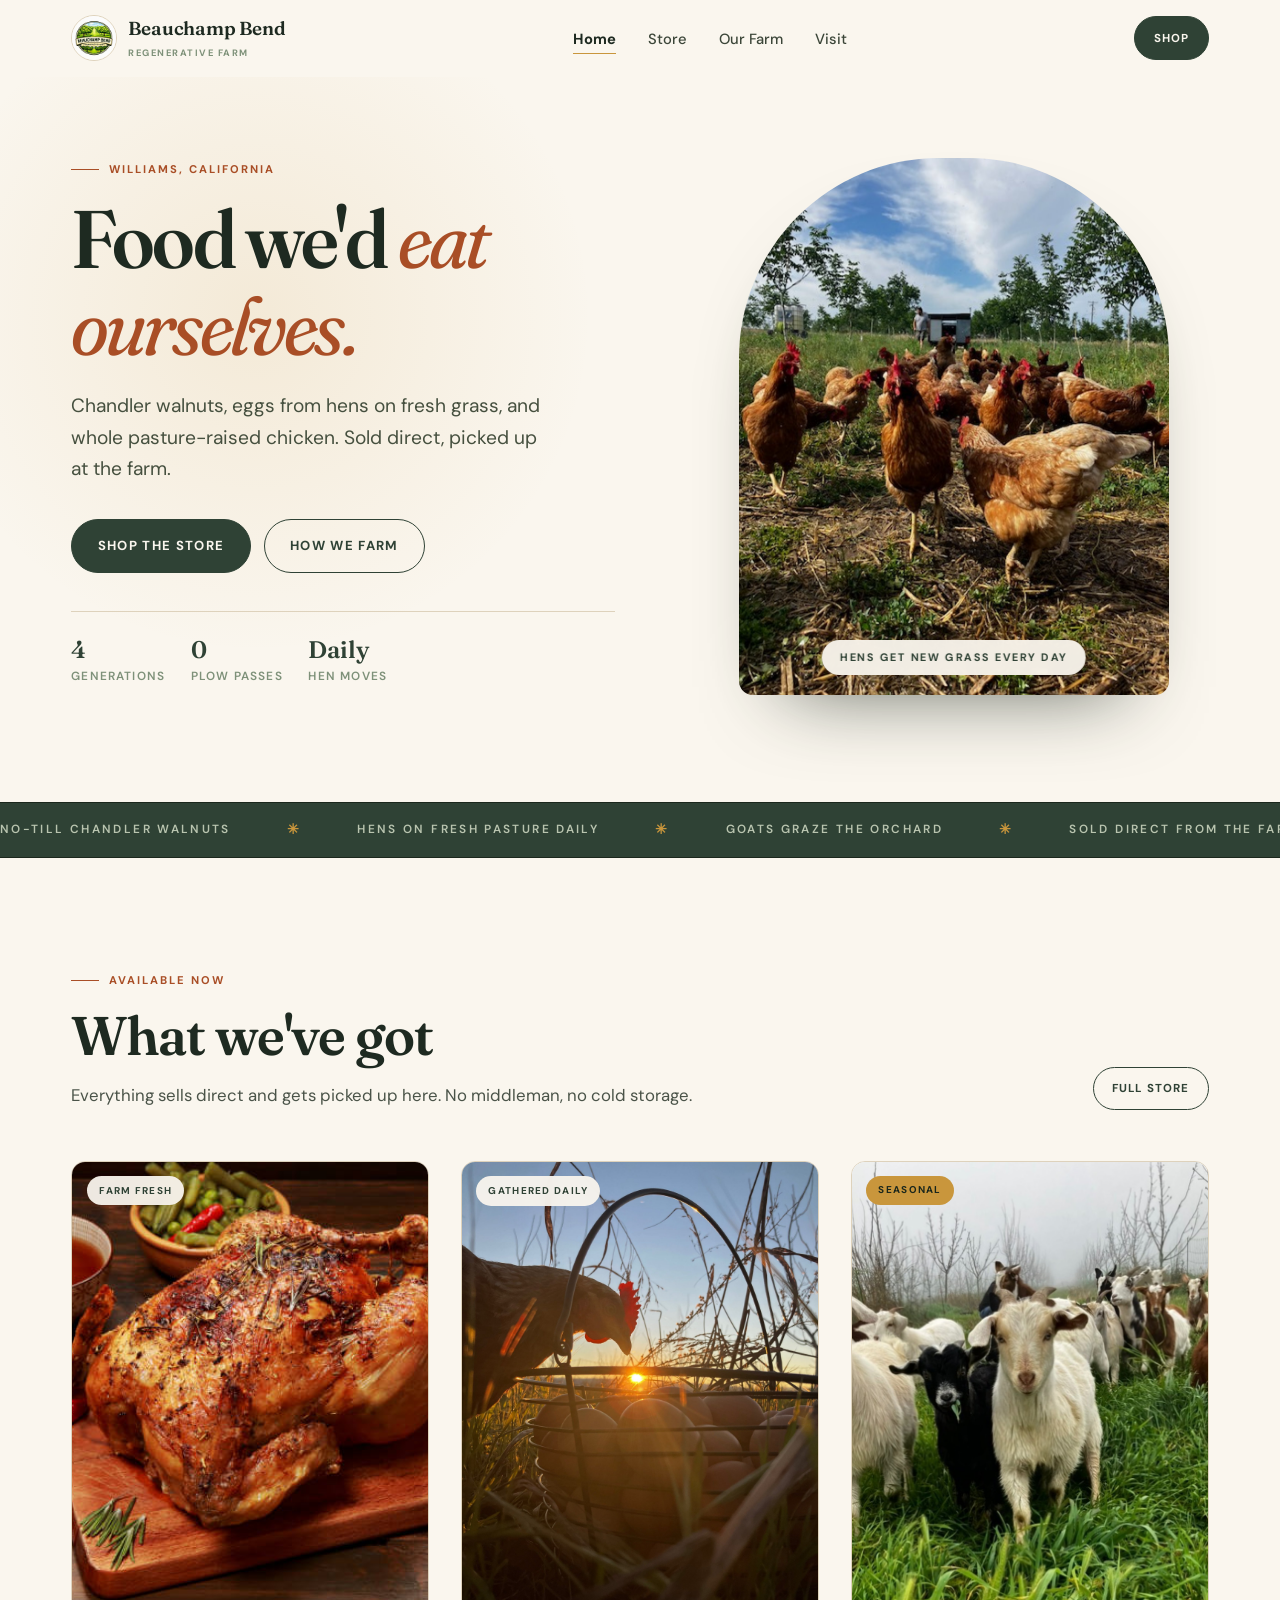
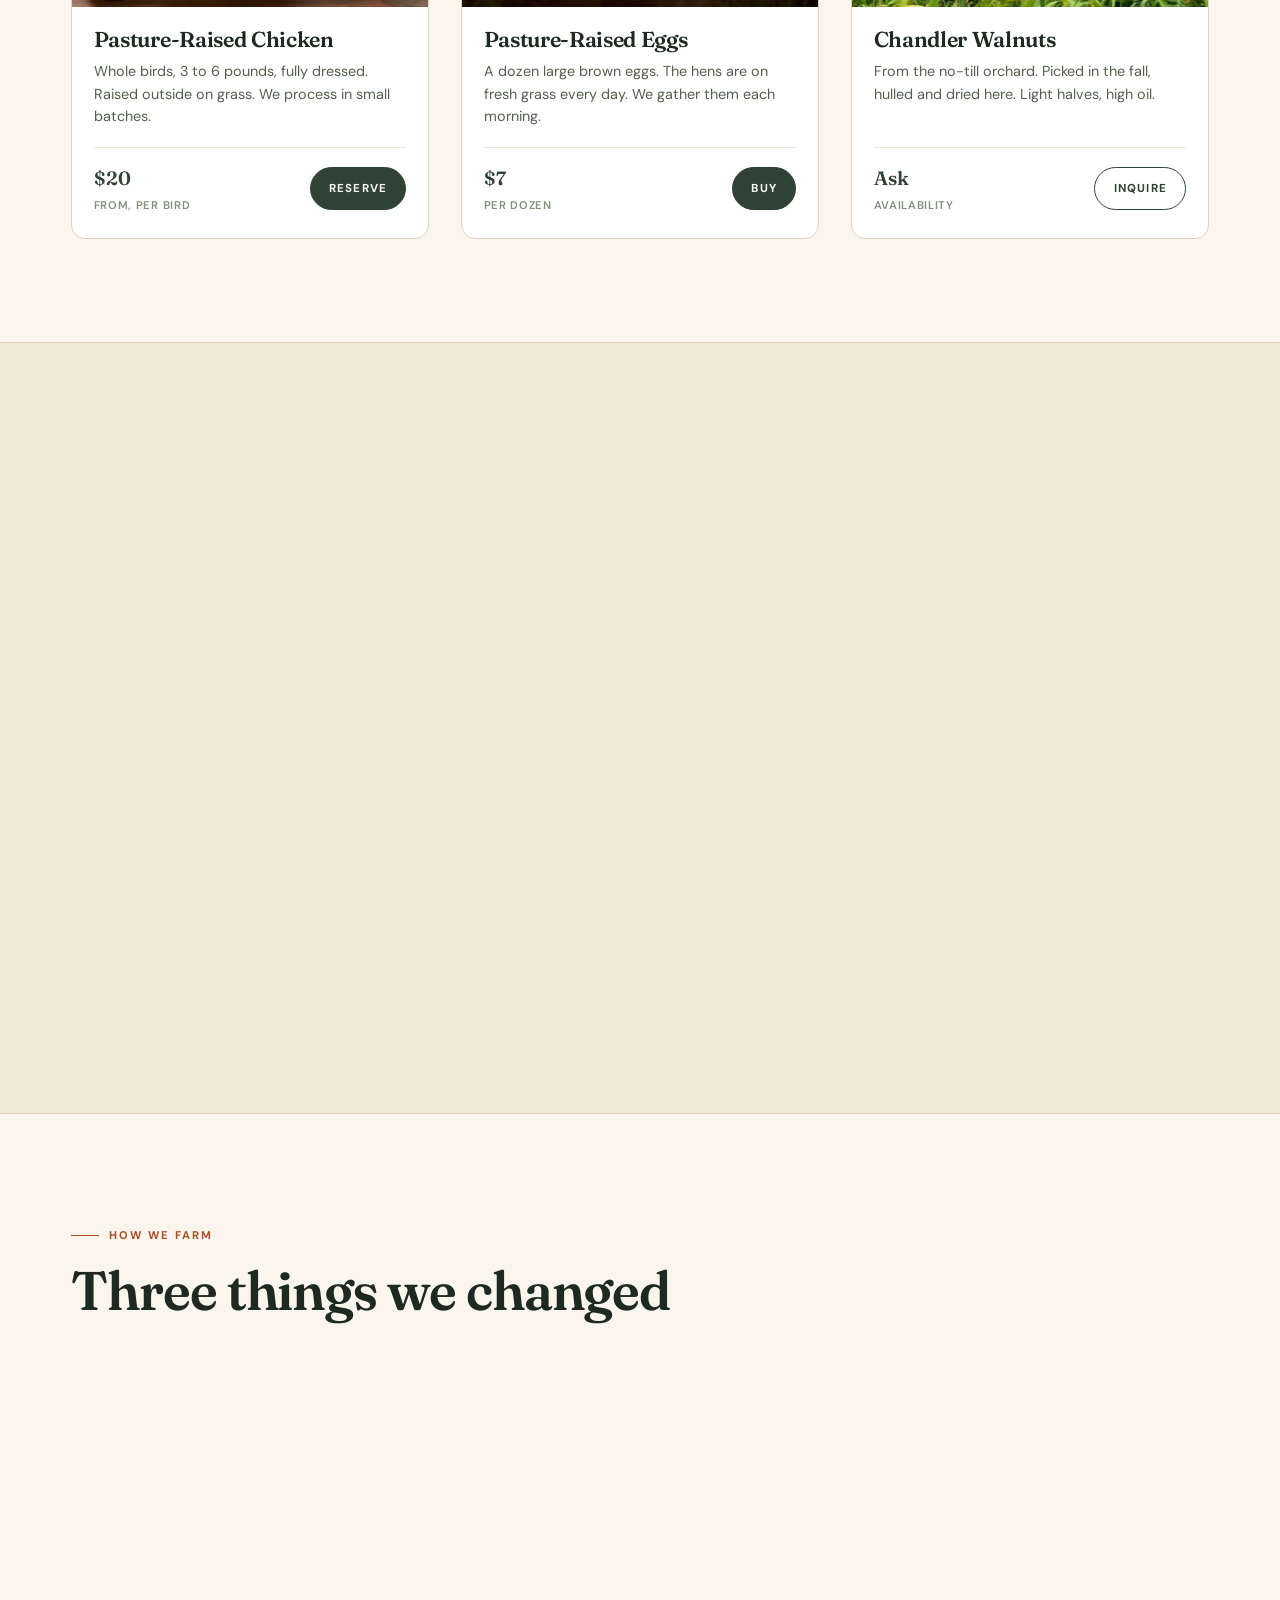
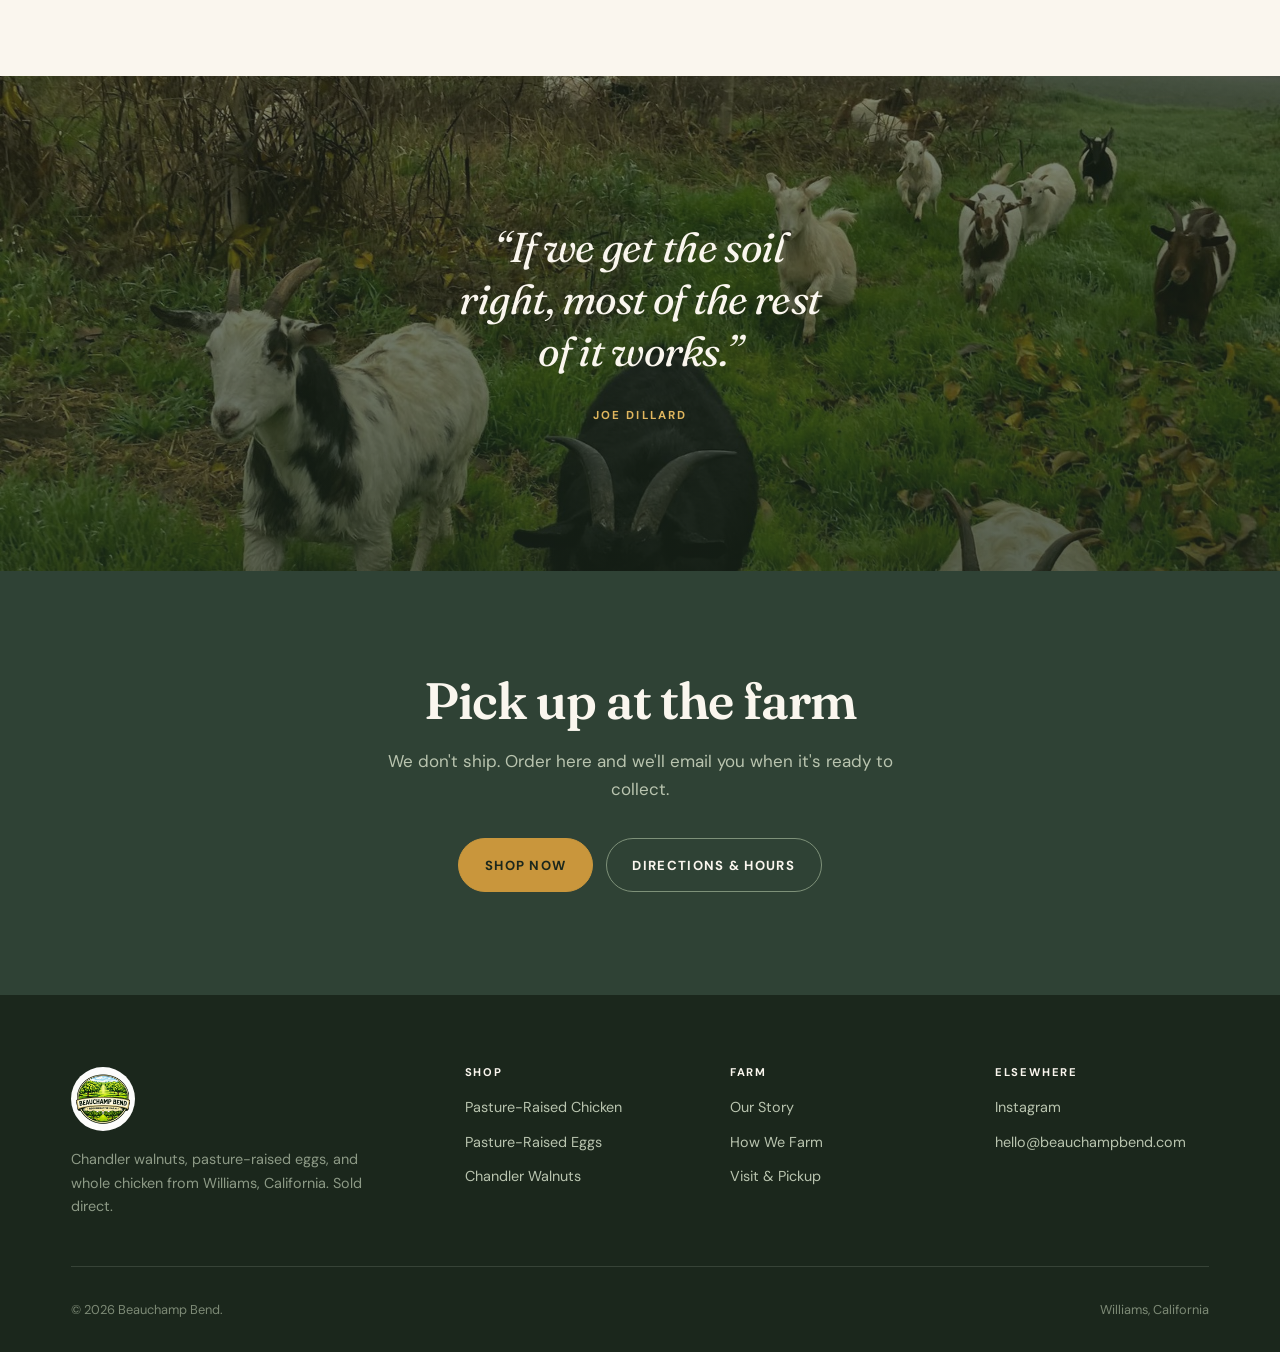
==== commit 39b86899: "Rewrite copy: plainer voice, remove acreage as a selling point - Cut the AI-sounding cadence: fewer " ====
--- a/index.html
+++ b/index.html
@@ -4,11 +4,11 @@
 <meta charset="utf-8">
 <meta name="viewport" content="width=device-width, initial-scale=1">
 
-<title>Beauchamp Bend — Regenerative Walnuts, Eggs &amp; Pasture-Raised Chicken</title>
-<meta name="description" content="A 20-acre regenerative farm outside Williams, California. No-till Chandler walnuts, pasture-raised eggs, and chicken moved to fresh grass every day.">
+<title>Beauchamp Bend — Walnuts, Eggs &amp; Pasture-Raised Chicken</title>
+<meta name="description" content="Chandler walnuts, pasture-raised eggs, and whole chicken, sold direct from our farm outside Williams, California.">
 
 <meta property="og:title" content="Beauchamp Bend — Regenerative Farm">
-<meta property="og:description" content="No-till Chandler walnuts, pasture-raised eggs, and chicken moved to fresh grass every day. Grown just outside Williams, California.">
+<meta property="og:description" content="Chandler walnuts, pasture-raised eggs, and whole chicken, sold direct from the farm outside Williams, California.">
 <meta property="og:type" content="website">
 <meta property="og:image" content="images/hero-farm.jpeg">
 
@@ -57,22 +57,21 @@
 
       <div class="hero-copy">
         <span class="eyebrow">Williams, California</span>
-        <h1>Grown in the <em>bend</em> of the road.</h1>
+        <h1>Food we'd <em>eat ourselves.</em></h1>
         <p class="hero-sub">
-          Chandler walnuts, eggs from hens on fresh grass, and pasture-raised
-          chicken — raised on twenty acres where our family has farmed for
-          four generations.
+          Chandler walnuts, eggs from hens on fresh grass, and whole
+          pasture-raised chicken. Sold direct, picked up at the farm.
         </p>
 
         <div class="hero-actions">
-          <a class="btn" href="store.html">Shop the harvest</a>
+          <a class="btn" href="store.html">Shop the store</a>
           <a class="btn btn--ghost" href="about.html">How we farm</a>
         </div>
 
         <dl class="hero-meta">
-          <div><dt>20</dt><dd>Acres</dd></div>
           <div><dt>4</dt><dd>Generations</dd></div>
-          <div><dt>0</dt><dd>Tillage passes</dd></div>
+          <div><dt>0</dt><dd>Plow passes</dd></div>
+          <div><dt>Daily</dt><dd>Hen moves</dd></div>
         </dl>
       </div>
 
@@ -80,7 +79,7 @@
         <img src="images/hero-farm.jpeg"
              alt="A flock of brown laying hens foraging between rows of walnut trees at Beauchamp Bend"
              width="1200" height="1500" fetchpriority="high">
-        <figcaption class="hero-badge">Hens moved to fresh grass daily</figcaption>
+        <figcaption class="hero-badge">Hens get new grass every day</figcaption>
       </figure>
 
     </div>
@@ -91,13 +90,13 @@
     <div class="ticker-track">
       <span>No-till Chandler walnuts</span>
       <span>Hens on fresh pasture daily</span>
-      <span>Adaptive goat grazing</span>
-      <span>Direct from the farm</span>
+      <span>Goats graze the orchard</span>
+      <span>Sold direct from the farm</span>
       <span>Williams, California</span>
       <span>No-till Chandler walnuts</span>
       <span>Hens on fresh pasture daily</span>
-      <span>Adaptive goat grazing</span>
-      <span>Direct from the farm</span>
+      <span>Goats graze the orchard</span>
+      <span>Sold direct from the farm</span>
       <span>Williams, California</span>
     </div>
   </div>
@@ -108,14 +107,14 @@
 
       <div class="section-head">
         <div>
-          <span class="eyebrow">From our fields</span>
-          <h2 class="section-title">What's available now</h2>
+          <span class="eyebrow">Available now</span>
+          <h2 class="section-title">What we've got</h2>
           <p class="section-lead">
-            Everything is sold direct and picked up at the farm. No middlemen,
-            no cold storage, no shrink wrap.
+            Everything sells direct and gets picked up here. No middleman, no
+            cold storage.
           </p>
         </div>
-        <a class="btn btn--ghost btn--sm" href="store.html">See the full store</a>
+        <a class="btn btn--ghost btn--sm" href="store.html">Full store</a>
       </div>
 
       <div class="product-grid">
@@ -130,8 +129,8 @@
           <div class="card-body">
             <h3>Pasture-Raised Chicken</h3>
             <p class="card-desc">
-              Whole birds, fully dressed, 3–6&nbsp;lbs. Raised outdoors on grass
-              with room to range.
+              Whole birds, 3 to 6 pounds, fully dressed. Raised outside on
+              grass. We process in small batches.
             </p>
             <div class="card-foot">
               <div class="price">$20 <small>from, per bird</small></div>
@@ -150,8 +149,8 @@
           <div class="card-body">
             <h3>Pasture-Raised Eggs</h3>
             <p class="card-desc">
-              A dozen large brown eggs from hens that spend their days on
-              pasture. Golden yolks, thick shells.
+              A dozen large brown eggs. The hens are on fresh grass every day.
+              We gather them each morning.
             </p>
             <div class="card-foot">
               <div class="price">$7 <small>per dozen</small></div>
@@ -170,8 +169,8 @@
           <div class="card-body">
             <h3>Chandler Walnuts</h3>
             <p class="card-desc">
-              English walnuts grown without tillage, harvested in the fall.
-              Light halves, high oil, sealed for freshness.
+              From the no-till orchard. Picked in the fall, hulled and dried
+              here. Light halves, high oil.
             </p>
             <div class="card-foot">
               <div class="price">Ask <small>availability</small></div>
@@ -195,22 +194,23 @@
       </figure>
 
       <div>
-        <span class="eyebrow">The bend</span>
-        <h2 class="section-title">Named for a great-grandfather and a curve in the road</h2>
+        <span class="eyebrow">The name</span>
+        <h2 class="section-title">Named after a great-grandfather and a curve in the road</h2>
         <p>
-          Beauchamp Bend sits on twenty acres where the road bends — a piece of
-          ground the Beauchamp family has worked for four generations. We farm it
-          the way the land asks to be farmed: without a plow, with animals moving
-          across it, and with the soil treated as the crop we're actually growing.
+          The farm is named after my great-grandfather Beauchamp, and after the
+          bend in the road it sits on. My family has worked this ground for four
+          generations.
         </p>
         <p>
-          The walnuts are no-till. The goats rotate through the orchard and eat
-          down the ground cover instead of us mowing it. The hens move to fresh
-          grass every day, which is why the yolks are the colour they are. None
-          of that is a marketing angle — it's just what works here, and it
-          happens to make better food.
-        </p>
-        <p class="signature">— The Dillard family</p>
+          We stopped plowing it. The goats do the mowing. The hens get moved
+          every day. That's most of it.
+        </p>
+        <p>
+          None of this was a philosophy when we started. The dirt was washing
+          off the orchard and it was going to cost us. Fixing that fixed a lot
+          of other things at the same time.
+        </p>
+        <p class="signature">Joe Dillard</p>
       </div>
 
     </div>
@@ -220,36 +220,34 @@
   <section class="section">
     <div class="wrap">
       <span class="eyebrow">How we farm</span>
-      <h2 class="section-title">Three things we don't compromise on</h2>
+      <h2 class="section-title">Three things we changed</h2>
 
       <div class="practices">
         <div class="practice">
           <span class="practice-num">01</span>
-          <h3>No-till orchard</h3>
+          <h3>We stopped plowing</h3>
           <p>
-            We don't turn the soil. Every pass of a plow burns organic matter
-            and breaks the fungal networks that feed a walnut tree. Leaving it
-            alone builds structure, holds water, and puts more nutrients into
-            the nut.
+            Plowing burns off organic matter and breaks up the soil structure
+            that holds water through summer. Leaving it alone keeps more water
+            in the ground and more nutrients in the nut.
           </p>
         </div>
         <div class="practice">
           <span class="practice-num">02</span>
-          <h3>Adaptive grazing</h3>
+          <h3>Goats mow the orchard</h3>
           <p>
-            The goats move to a new paddock on a schedule set by how fast the
-            grass is actually growing — not a calendar. They knock back the
-            ground cover, drop manure where it's needed, and we never run a
-            mower through the orchard.
+            The goats move to a new paddock when the grass tells us to move
+            them, not on a calendar. They eat down the cover and leave the
+            manure behind. We don't run a mower in the orchard.
           </p>
         </div>
         <div class="practice">
           <span class="practice-num">03</span>
-          <h3>Hens on fresh grass</h3>
+          <h3>Hens move every day</h3>
           <p>
-            The laying flock gets new ground every single day. Constant access
-            to fresh pasture means real forage in the diet, less feed bought in,
-            and eggs that taste like something.
+            The laying flock gets moved to new ground daily. They eat grass and
+            bugs instead of just feed, which cuts what we buy and makes a
+            better egg.
           </p>
         </div>
       </div>
@@ -262,18 +260,18 @@
          alt="Goats grazing in fog on the pasture at Beauchamp Bend"
          width="1600" height="2000" loading="lazy">
     <blockquote>
-      <p>“Healthy soil grows healthy plants, which grow healthy animals, which grow healthy people.”</p>
-      <cite>The whole reason we farm this way</cite>
+      <p>“If we get the soil right, most of the rest of it works.”</p>
+      <cite>Joe Dillard</cite>
     </blockquote>
   </section>
 
   <!-- =========================================================== CTA -->
   <section class="section cta">
     <div class="wrap">
-      <h2>Pick it up at the farm</h2>
+      <h2>Pick up at the farm</h2>
       <p>
-        Everything is sold direct and collected on site just outside Williams.
-        Place your order and we'll send pickup instructions by email.
+        We don't ship. Order here and we'll email you when it's ready to
+        collect.
       </p>
       <div class="cta-actions">
         <a class="btn" href="store.html">Shop now</a>
@@ -292,8 +290,8 @@
       <div class="footer-brand">
         <img src="images/logo.jpg" alt="Beauchamp Bend emblem">
         <p>
-          A twenty-acre regenerative farm outside Williams, California.
-          Walnuts, eggs, and pasture-raised chicken — sold direct.
+          Chandler walnuts, pasture-raised eggs, and whole chicken from
+          Williams, California. Sold direct.
         </p>
       </div>
 
@@ -326,7 +324,7 @@
     </div>
 
     <div class="footer-bottom">
-      <span>&copy; <span id="year">2026</span> Beauchamp Bend. All rights reserved.</span>
+      <span>&copy; <span id="year">2026</span> Beauchamp Bend.</span>
       <span>Williams, California</span>
     </div>
   </div>
